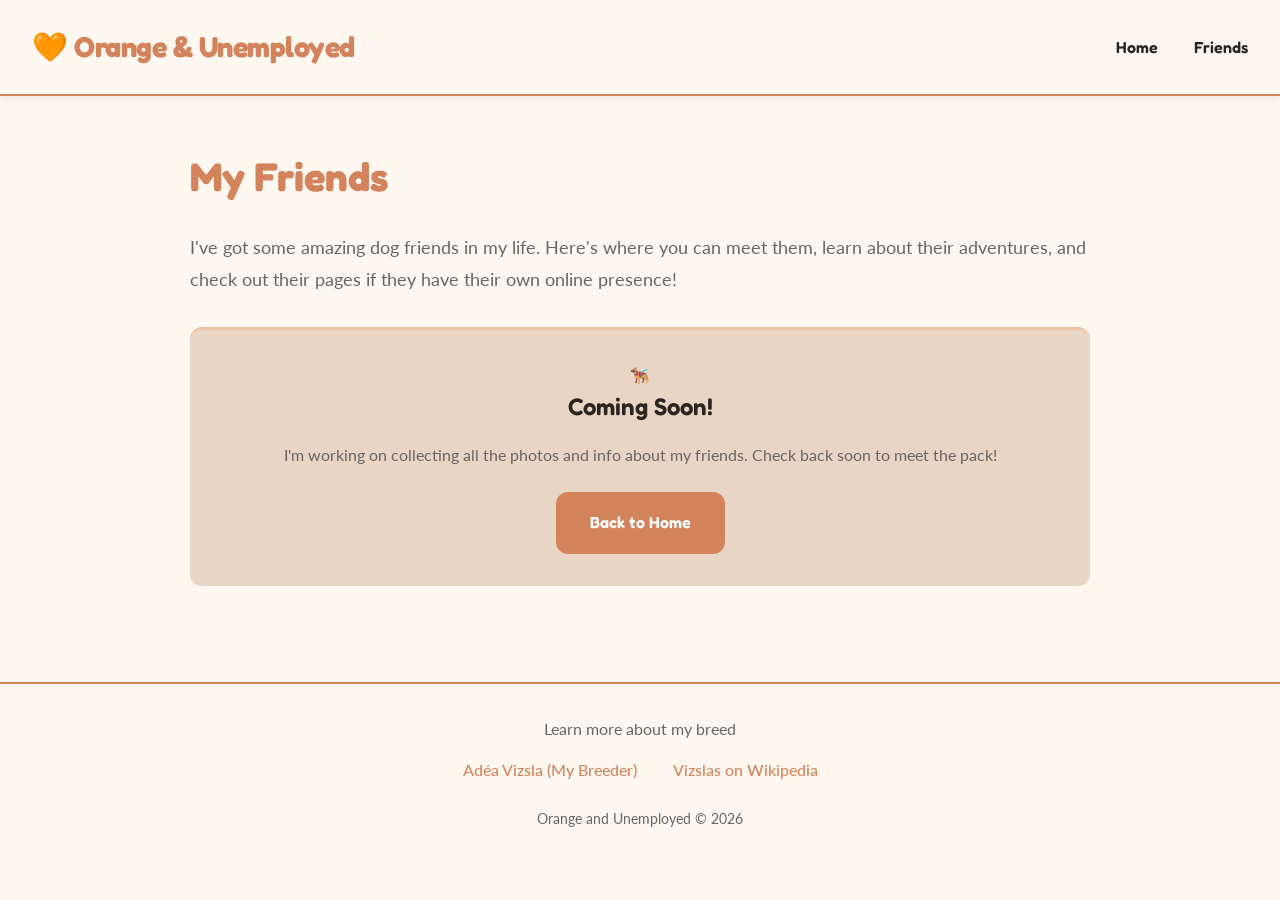
==== friends.html @ e8f90990 "Initial commit: Orange and Unemployed - Triss's homepage" ====
<!DOCTYPE html>
<html lang="en">
<head>
    <meta charset="UTF-8">
    <meta name="viewport" content="width=device-width, initial-scale=1.0">
    <title>Friends - Orange and Unemployed</title>
    <link rel="stylesheet" href="https://fonts.googleapis.com/css2?family=Fredoka:wght@400;600;700&family=Lato:wght@400;700&display=swap">
    <style>
        :root {
            --vizsla-rust: #D4845C;
            --cream: #FFF8F0;
            --chocolate: #2C2420;
            --peach: #F0C5A8;
            --slate: #6B6460;
            --cream-dark: #E8D5C4;
        }

        @media (prefers-color-scheme: dark) {
            :root:not([data-theme="light"]) {
                --vizsla-rust: #E8A876;
                --cream: #1A1815;
                --chocolate: #F5F0EB;
                --peach: #D4956F;
                --slate: #B8AFA5;
                --cream-dark: #2A241A;
            }
        }

        :root[data-theme="dark"] {
            --vizsla-rust: #E8A876;
            --cream: #1A1815;
            --chocolate: #F5F0EB;
            --peach: #D4956F;
            --slate: #B8AFA5;
            --cream-dark: #2A241A;
        }

        * {
            margin: 0;
            padding: 0;
            box-sizing: border-box;
        }

        body {
            font-family: 'Lato', -apple-system, BlinkMacSystemFont, 'Segoe UI', sans-serif;
            color: var(--chocolate);
            background: var(--cream);
            line-height: 1.6;
        }

        /* Navigation */
        nav {
            position: sticky;
            top: 0;
            background: var(--cream);
            border-bottom: 2px solid var(--vizsla-rust);
            padding: 1.5rem 2rem;
            display: flex;
            justify-content: space-between;
            align-items: center;
            z-index: 100;
            box-shadow: 0 2px 8px rgba(0, 0, 0, 0.08);
        }

        nav h1 {
            font-family: 'Fredoka', sans-serif;
            font-size: 1.8rem;
            font-weight: 700;
            color: var(--vizsla-rust);
            letter-spacing: -0.5px;
        }

        nav a {
            font-family: 'Fredoka', sans-serif;
            font-size: 1rem;
            font-weight: 600;
            color: var(--chocolate);
            text-decoration: none;
            margin-left: 2rem;
            transition: color 0.2s;
        }

        nav a:hover {
            color: var(--vizsla-rust);
        }

        /* Main Section */
        .section {
            padding: 3rem 2rem;
        }

        .section-content {
            max-width: 900px;
            margin: 0 auto;
        }

        .section h2 {
            font-family: 'Fredoka', sans-serif;
            font-size: 2.5rem;
            font-weight: 700;
            color: var(--vizsla-rust);
            margin-bottom: 1.5rem;
            text-wrap: balance;
        }

        .intro-text {
            font-size: 1.1rem;
            color: var(--slate);
            margin-bottom: 2rem;
            line-height: 1.8;
        }

        .placeholder-box {
            background: var(--cream-dark);
            border-left: 4px solid var(--vizsla-rust);
            padding: 2rem;
            border-radius: 8px;
            text-align: center;
            margin-bottom: 2rem;
        }

        .placeholder-box p {
            font-size: 1rem;
            color: var(--chocolate);
            margin-bottom: 1rem;
        }

        .placeholder-box .emoji {
            font-size: 3rem;
            margin-bottom: 1rem;
        }

        /* Coming Soon Card */
        .coming-soon-card {
            background: var(--cream-dark);
            border-radius: 12px;
            padding: 2rem;
            text-align: center;
            border-top: 3px solid var(--peach);
        }

        .coming-soon-card h3 {
            font-family: 'Fredoka', sans-serif;
            font-size: 1.5rem;
            font-weight: 600;
            color: var(--chocolate);
            margin-bottom: 1rem;
        }

        .coming-soon-card p {
            color: var(--slate);
            margin-bottom: 1.5rem;
        }

        .btn {
            font-family: 'Fredoka', sans-serif;
            font-size: 1rem;
            font-weight: 600;
            padding: 1rem 2rem;
            border-radius: 12px;
            text-decoration: none;
            transition: all 0.2s;
            border: 2px solid var(--vizsla-rust);
            cursor: pointer;
            display: inline-block;
        }

        .btn-primary {
            background: var(--vizsla-rust);
            color: white;
        }

        .btn-primary:hover {
            background: var(--chocolate);
            border-color: var(--chocolate);
            transform: translateY(-2px);
        }

        /* Footer */
        footer {
            padding: 2rem;
            text-align: center;
            border-top: 2px solid var(--vizsla-rust);
            margin-top: 3rem;
        }

        footer a {
            color: var(--vizsla-rust);
            text-decoration: none;
            margin: 0 1rem;
            font-weight: 500;
            transition: color 0.2s;
        }

        footer a:hover {
            color: var(--chocolate);
        }

        @media (max-width: 768px) {
            nav {
                flex-direction: column;
                gap: 1rem;
            }

            nav a {
                margin-left: 0;
            }

            .section h2 {
                font-size: 1.8rem;
            }
        }
    </style>
</head>
<body>
    <nav>
        <h1>🧡 Orange & Unemployed</h1>
        <div>
            <a href="index.html">Home</a>
            <a href="friends.html">Friends</a>
        </div>
    </nav>

    <section class="section">
        <div class="section-content">
            <h2>My Friends</h2>
            <p class="intro-text">I've got some amazing dog friends in my life. Here's where you can meet them, learn about their adventures, and check out their pages if they have their own online presence!</p>

            <div class="coming-soon-card">
                <div class="emoji">🐕‍🦺</div>
                <h3>Coming Soon!</h3>
                <p>I'm working on collecting all the photos and info about my friends. Check back soon to meet the pack!</p>
                <a href="index.html" class="btn btn-primary">Back to Home</a>
            </div>
        </div>
    </section>

    <footer>
        <p style="margin-bottom: 1rem; color: var(--slate);">Learn more about my breed</p>
        <div>
            <a href="https://www.facebook.com/adeavizsla" target="_blank">Adéa Vizsla (My Breeder)</a>
            <a href="https://en.wikipedia.org/wiki/Vizsla" target="_blank">Vizslas on Wikipedia</a>
        </div>
        <p style="margin-top: 1.5rem; font-size: 0.9rem; color: var(--slate);">Orange and Unemployed © 2026</p>
    </footer>
</body>
</html>
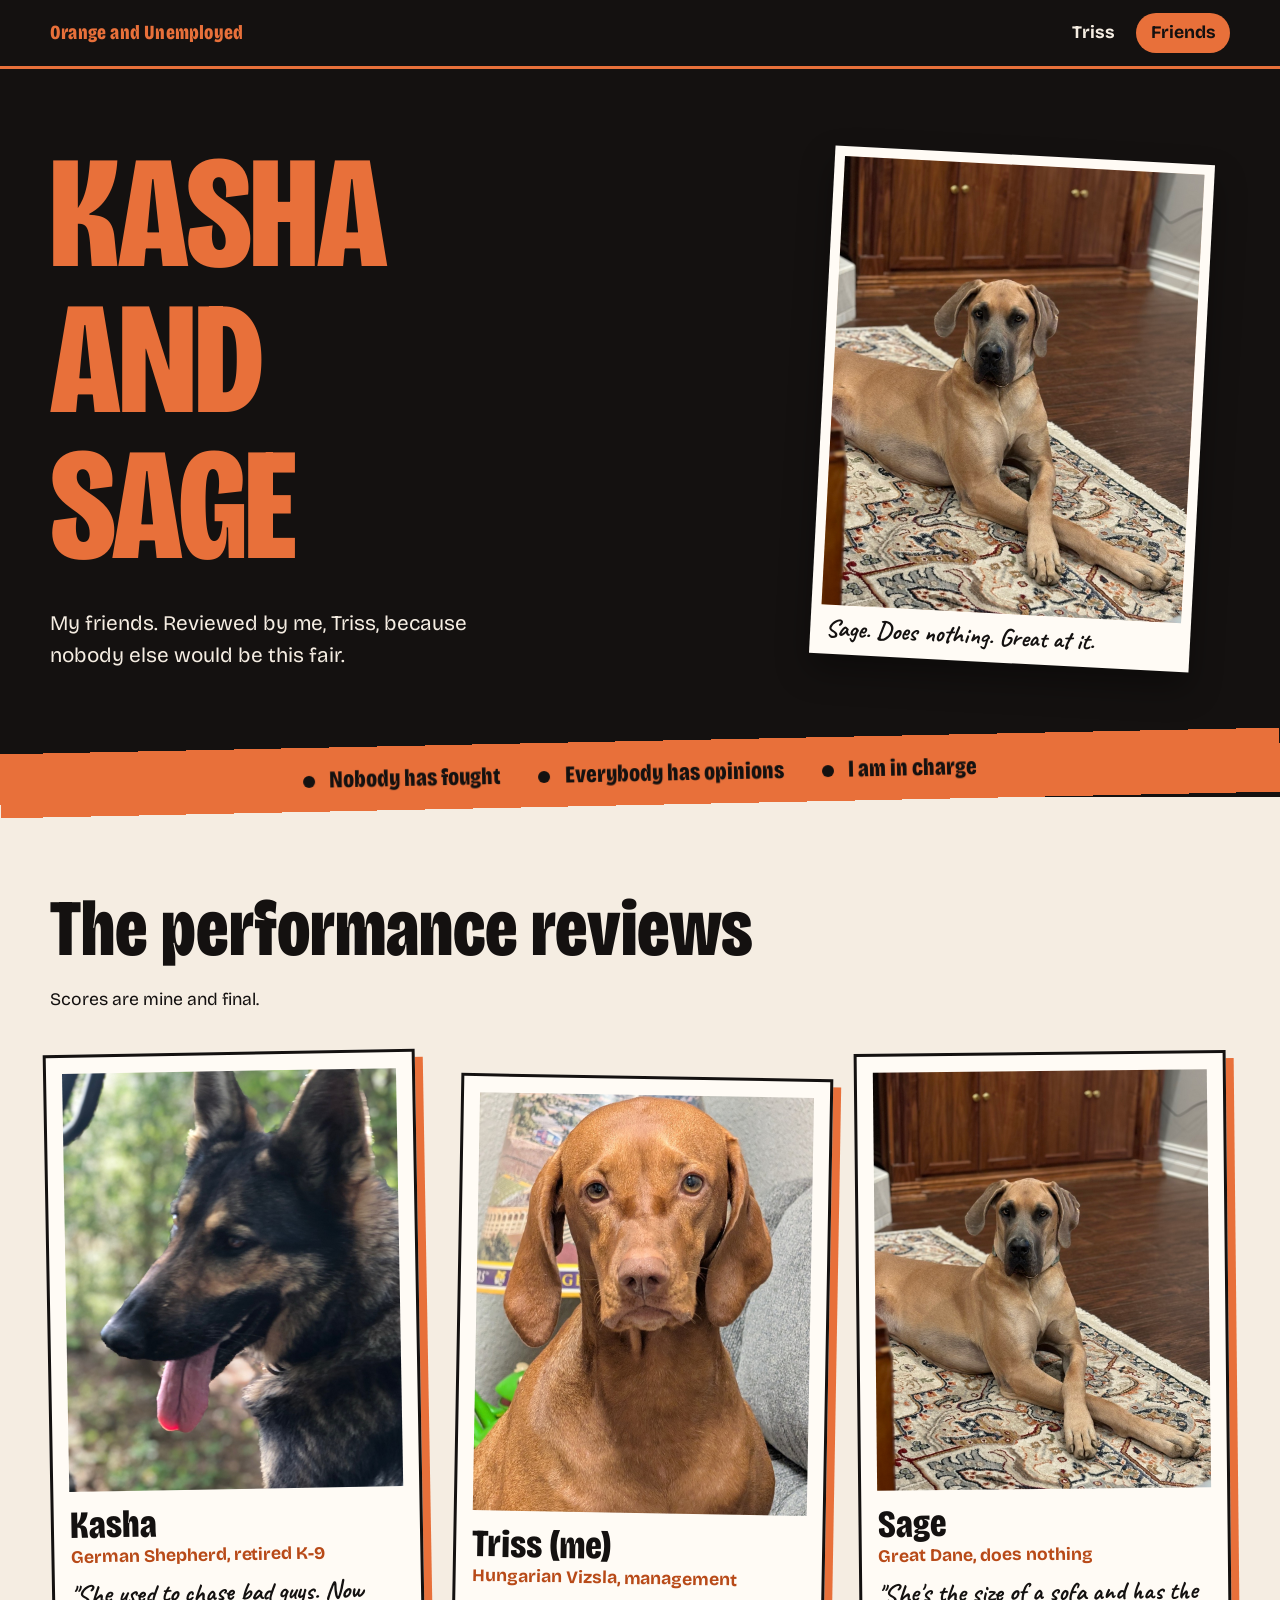
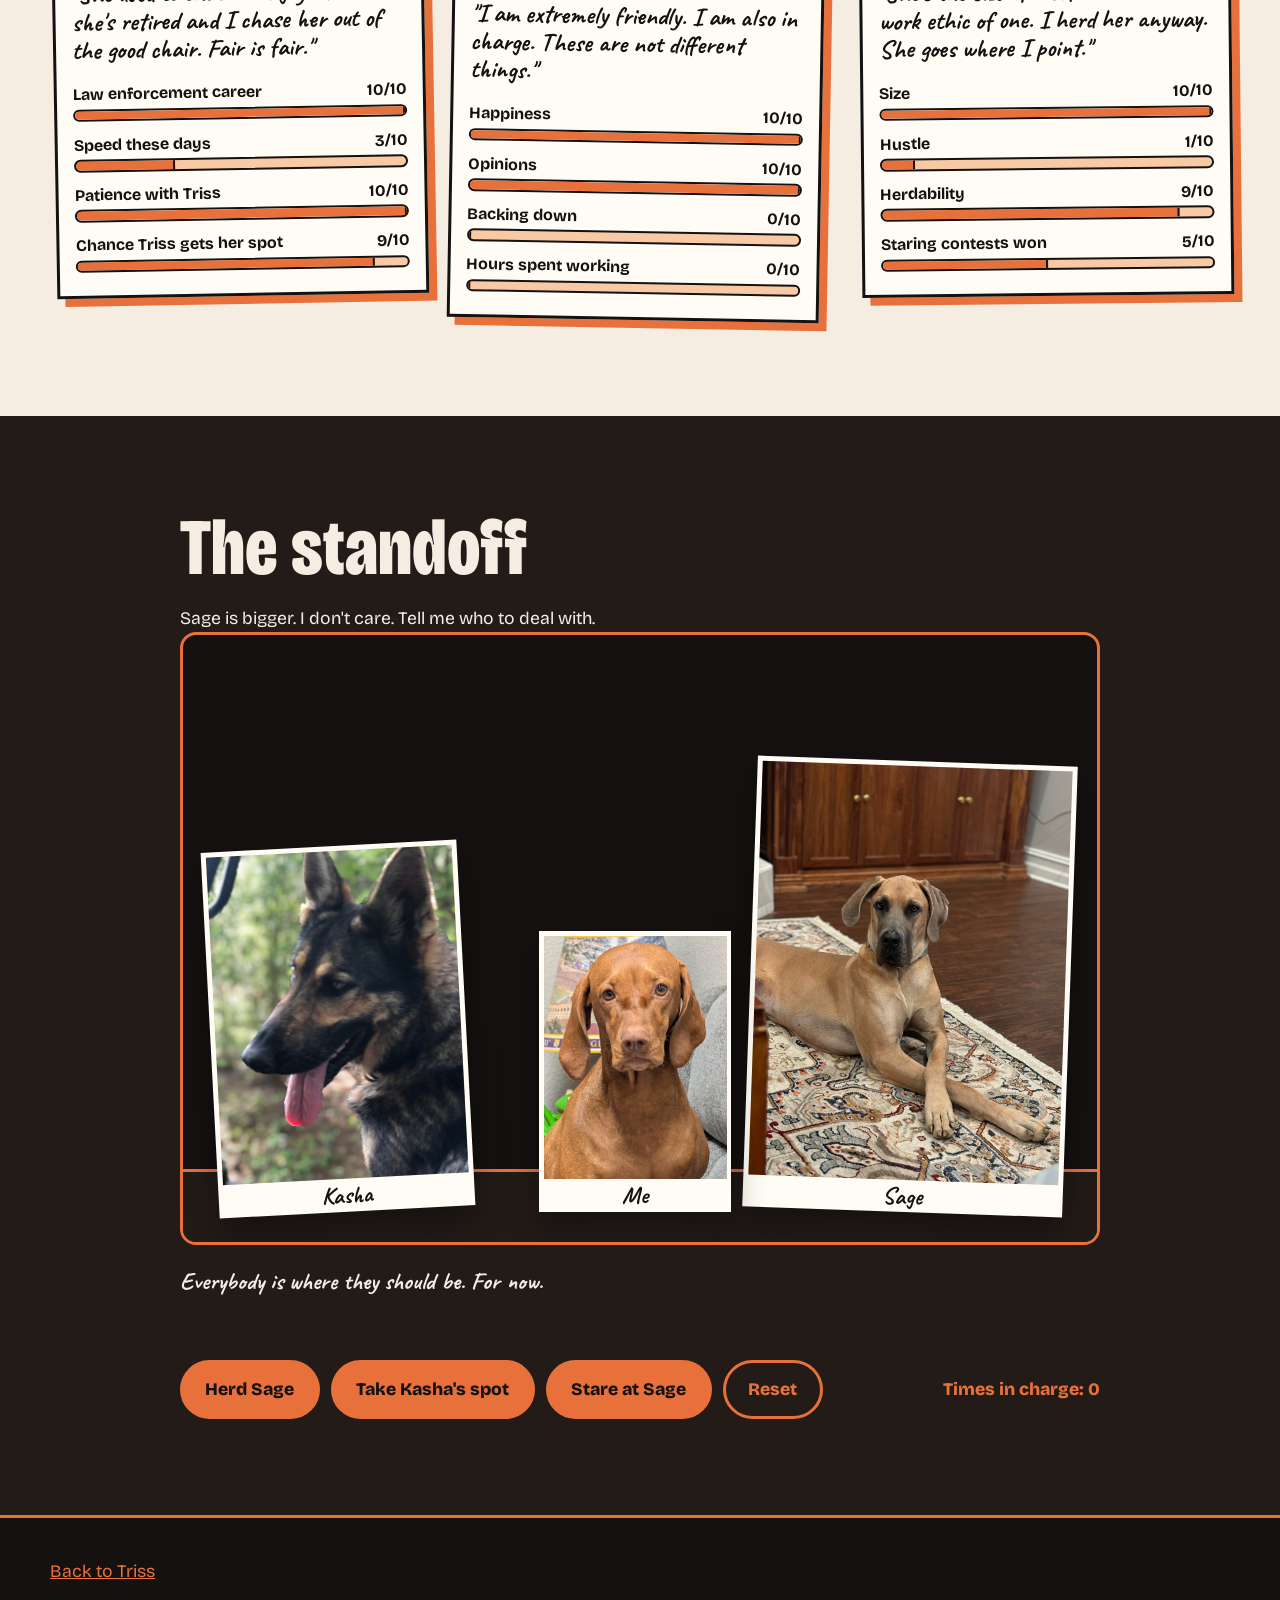
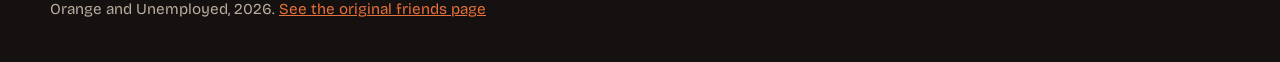
==== commit 7ffee727: "Make redesigned site the main page; keep original in old-site/ Co-Authored-By: Claude Sonnet 5.5 <no" ====
--- a/friends.html
+++ b/friends.html
@@ -1,247 +1,146 @@
 <!DOCTYPE html>
 <html lang="en">
 <head>
-    <meta charset="UTF-8">
-    <meta name="viewport" content="width=device-width, initial-scale=1.0">
-    <title>Friends - Orange and Unemployed</title>
-    <link rel="stylesheet" href="https://fonts.googleapis.com/css2?family=Fredoka:wght@400;600;700&family=Lato:wght@400;700&display=swap">
-    <style>
-        :root {
-            --vizsla-rust: #D4845C;
-            --cream: #FFF8F0;
-            --chocolate: #2C2420;
-            --peach: #F0C5A8;
-            --slate: #6B6460;
-            --cream-dark: #E8D5C4;
-        }
-
-        @media (prefers-color-scheme: dark) {
-            :root:not([data-theme="light"]) {
-                --vizsla-rust: #E8A876;
-                --cream: #1A1815;
-                --chocolate: #F5F0EB;
-                --peach: #D4956F;
-                --slate: #B8AFA5;
-                --cream-dark: #2A241A;
-            }
-        }
-
-        :root[data-theme="dark"] {
-            --vizsla-rust: #E8A876;
-            --cream: #1A1815;
-            --chocolate: #F5F0EB;
-            --peach: #D4956F;
-            --slate: #B8AFA5;
-            --cream-dark: #2A241A;
-        }
-
-        * {
-            margin: 0;
-            padding: 0;
-            box-sizing: border-box;
-        }
-
-        body {
-            font-family: 'Lato', -apple-system, BlinkMacSystemFont, 'Segoe UI', sans-serif;
-            color: var(--chocolate);
-            background: var(--cream);
-            line-height: 1.6;
-        }
-
-        /* Navigation */
-        nav {
-            position: sticky;
-            top: 0;
-            background: var(--cream);
-            border-bottom: 2px solid var(--vizsla-rust);
-            padding: 1.5rem 2rem;
-            display: flex;
-            justify-content: space-between;
-            align-items: center;
-            z-index: 100;
-            box-shadow: 0 2px 8px rgba(0, 0, 0, 0.08);
-        }
-
-        nav h1 {
-            font-family: 'Fredoka', sans-serif;
-            font-size: 1.8rem;
-            font-weight: 700;
-            color: var(--vizsla-rust);
-            letter-spacing: -0.5px;
-        }
-
-        nav a {
-            font-family: 'Fredoka', sans-serif;
-            font-size: 1rem;
-            font-weight: 600;
-            color: var(--chocolate);
-            text-decoration: none;
-            margin-left: 2rem;
-            transition: color 0.2s;
-        }
-
-        nav a:hover {
-            color: var(--vizsla-rust);
-        }
-
-        /* Main Section */
-        .section {
-            padding: 3rem 2rem;
-        }
-
-        .section-content {
-            max-width: 900px;
-            margin: 0 auto;
-        }
-
-        .section h2 {
-            font-family: 'Fredoka', sans-serif;
-            font-size: 2.5rem;
-            font-weight: 700;
-            color: var(--vizsla-rust);
-            margin-bottom: 1.5rem;
-            text-wrap: balance;
-        }
-
-        .intro-text {
-            font-size: 1.1rem;
-            color: var(--slate);
-            margin-bottom: 2rem;
-            line-height: 1.8;
-        }
-
-        .placeholder-box {
-            background: var(--cream-dark);
-            border-left: 4px solid var(--vizsla-rust);
-            padding: 2rem;
-            border-radius: 8px;
-            text-align: center;
-            margin-bottom: 2rem;
-        }
-
-        .placeholder-box p {
-            font-size: 1rem;
-            color: var(--chocolate);
-            margin-bottom: 1rem;
-        }
-
-        .placeholder-box .emoji {
-            font-size: 3rem;
-            margin-bottom: 1rem;
-        }
-
-        /* Coming Soon Card */
-        .coming-soon-card {
-            background: var(--cream-dark);
-            border-radius: 12px;
-            padding: 2rem;
-            text-align: center;
-            border-top: 3px solid var(--peach);
-        }
-
-        .coming-soon-card h3 {
-            font-family: 'Fredoka', sans-serif;
-            font-size: 1.5rem;
-            font-weight: 600;
-            color: var(--chocolate);
-            margin-bottom: 1rem;
-        }
-
-        .coming-soon-card p {
-            color: var(--slate);
-            margin-bottom: 1.5rem;
-        }
-
-        .btn {
-            font-family: 'Fredoka', sans-serif;
-            font-size: 1rem;
-            font-weight: 600;
-            padding: 1rem 2rem;
-            border-radius: 12px;
-            text-decoration: none;
-            transition: all 0.2s;
-            border: 2px solid var(--vizsla-rust);
-            cursor: pointer;
-            display: inline-block;
-        }
-
-        .btn-primary {
-            background: var(--vizsla-rust);
-            color: white;
-        }
-
-        .btn-primary:hover {
-            background: var(--chocolate);
-            border-color: var(--chocolate);
-            transform: translateY(-2px);
-        }
-
-        /* Footer */
-        footer {
-            padding: 2rem;
-            text-align: center;
-            border-top: 2px solid var(--vizsla-rust);
-            margin-top: 3rem;
-        }
-
-        footer a {
-            color: var(--vizsla-rust);
-            text-decoration: none;
-            margin: 0 1rem;
-            font-weight: 500;
-            transition: color 0.2s;
-        }
-
-        footer a:hover {
-            color: var(--chocolate);
-        }
-
-        @media (max-width: 768px) {
-            nav {
-                flex-direction: column;
-                gap: 1rem;
-            }
-
-            nav a {
-                margin-left: 0;
-            }
-
-            .section h2 {
-                font-size: 1.8rem;
-            }
-        }
-    </style>
+  <meta charset="UTF-8">
+  <meta name="viewport" content="width=device-width, initial-scale=1.0">
+  <title>Triss's Friends | Orange and Unemployed</title>
+  <meta name="description" content="Kasha the retired K-9 and Sage the Great Dane, as reviewed by Triss.">
+  <link rel="icon" href="data:image/svg+xml,%3Csvg xmlns='http://www.w3.org/2000/svg' viewBox='0 0 32 32'%3E%3Ccircle cx='16' cy='16' r='16' fill='%23e8703a'/%3E%3Ccircle cx='16' cy='20' r='6' fill='%23141110'/%3E%3Ccircle cx='8' cy='12' r='3' fill='%23141110'/%3E%3Ccircle cx='24' cy='12' r='3' fill='%23141110'/%3E%3Ccircle cx='13' cy='7' r='3' fill='%23141110'/%3E%3Ccircle cx='19' cy='7' r='3' fill='%23141110'/%3E%3C/svg%3E">
+  <link rel="preconnect" href="https://fonts.googleapis.com">
+  <link rel="preconnect" href="https://fonts.gstatic.com" crossorigin>
+  <link rel="stylesheet" href="https://fonts.googleapis.com/css2?family=Bricolage+Grotesque:opsz,wdth,wght@12..96,75..100,400..800&family=Caveat:wght@700&display=swap">
+  <link rel="stylesheet" href="styles.css">
 </head>
 <body>
-    <nav>
-        <h1>🧡 Orange & Unemployed</h1>
+  <header class="nav">
+    <div class="wrap nav__in">
+      <a class="nav__logo" href="index.html">Orange and Unemployed</a>
+      <nav class="nav__links" aria-label="Main">
+        <a href="index.html">Triss</a>
+        <a href="friends.html" aria-current="page">Friends</a>
+      </nav>
+    </div>
+  </header>
+
+  <main>
+    <section class="hero">
+      <div class="wrap hero__grid">
         <div>
-            <a href="index.html">Home</a>
-            <a href="friends.html">Friends</a>
+          <h1 class="h1" aria-label="Kasha and Sage">
+            <span class="h1__line"><span>Kasha</span></span>
+            <span class="h1__line"><span>and</span></span>
+            <span class="h1__line"><span>Sage</span></span>
+          </h1>
+          <p class="hero__lede">My friends. Reviewed by me, Triss, because nobody else would be this fair.</p>
         </div>
-    </nav>
-
-    <section class="section">
-        <div class="section-content">
-            <h2>My Friends</h2>
-            <p class="intro-text">I've got some amazing dog friends in my life. Here's where you can meet them, learn about their adventures, and check out their pages if they have their own online presence!</p>
-
-            <div class="coming-soon-card">
-                <div class="emoji">🐕‍🦺</div>
-                <h3>Coming Soon!</h3>
-                <p>I'm working on collecting all the photos and info about my friends. Check back soon to meet the pack!</p>
-                <a href="index.html" class="btn btn-primary">Back to Home</a>
-            </div>
-        </div>
+        <figure class="hero__photo">
+          <div class="polaroid">
+            <img src="img/sage.jpg" alt="Sage the Great Dane lying on a rug" style="object-position: 30% 40%">
+            <figcaption class="hand">Sage. Does nothing. Great at it.</figcaption>
+          </div>
+        </figure>
+      </div>
     </section>
 
-    <footer>
-        <p style="margin-bottom: 1rem; color: var(--slate);">Learn more about my breed</p>
-        <div>
-            <a href="https://www.facebook.com/adeavizsla" target="_blank">Adéa Vizsla (My Breeder)</a>
-            <a href="https://en.wikipedia.org/wiki/Vizsla" target="_blank">Vizslas on Wikipedia</a>
+    <div class="tape">
+      <div class="wrap tape__in">
+        <span>Nobody has fought</span>
+        <span>Everybody has opinions</span>
+        <span>I am in charge</span>
+      </div>
+    </div>
+
+    <section class="band band--paper">
+      <div class="wrap">
+        <h2 class="h2">The performance reviews</h2>
+        <p>Scores are mine and final.</p>
+        <div class="pals">
+          <article class="pal">
+            <img src="img/kasha.jpg" alt="Kasha, a German Shepherd, with her tongue out" style="object-position: 40% 40%">
+            <h3>Kasha</h3>
+            <div class="pal__job">German Shepherd, retired K-9</div>
+            <p class="pal__says hand">"She used to chase bad guys. Now she's retired and I chase her out of the good chair. Fair is fair."</p>
+            <div class="stats">
+              <div class="stat"><span>Law enforcement career</span><span>10/10</span><div class="stat__bar"><i style="--v:10"></i></div></div>
+              <div class="stat"><span>Speed these days</span><span>3/10</span><div class="stat__bar"><i style="--v:3"></i></div></div>
+              <div class="stat"><span>Patience with Triss</span><span>10/10</span><div class="stat__bar"><i style="--v:10"></i></div></div>
+              <div class="stat"><span>Chance Triss gets her spot</span><span>9/10</span><div class="stat__bar"><i style="--v:9"></i></div></div>
+            </div>
+          </article>
+
+          <article class="pal">
+            <img src="img/triss-headshot.jpg" alt="Triss staring at the camera" style="object-position: 50% 40%">
+            <h3>Triss (me)</h3>
+            <div class="pal__job">Hungarian Vizsla, management</div>
+            <p class="pal__says hand">"I am extremely friendly. I am also in charge. These are not different things."</p>
+            <div class="stats">
+              <div class="stat"><span>Happiness</span><span>10/10</span><div class="stat__bar"><i style="--v:10"></i></div></div>
+              <div class="stat"><span>Opinions</span><span>10/10</span><div class="stat__bar"><i style="--v:10"></i></div></div>
+              <div class="stat"><span>Backing down</span><span>0/10</span><div class="stat__bar"><i style="--v:0"></i></div></div>
+              <div class="stat"><span>Hours spent working</span><span>0/10</span><div class="stat__bar"><i style="--v:0"></i></div></div>
+            </div>
+          </article>
+
+          <article class="pal">
+            <img src="img/sage.jpg" alt="Sage the Great Dane lying on a rug" style="object-position: 30% 40%">
+            <h3>Sage</h3>
+            <div class="pal__job">Great Dane, does nothing</div>
+            <p class="pal__says hand">"She's the size of a sofa and has the work ethic of one. I herd her anyway. She goes where I point."</p>
+            <div class="stats">
+              <div class="stat"><span>Size</span><span>10/10</span><div class="stat__bar"><i style="--v:10"></i></div></div>
+              <div class="stat"><span>Hustle</span><span>1/10</span><div class="stat__bar"><i style="--v:1"></i></div></div>
+              <div class="stat"><span>Herdability</span><span>9/10</span><div class="stat__bar"><i style="--v:9"></i></div></div>
+              <div class="stat"><span>Staring contests won</span><span>5/10</span><div class="stat__bar"><i style="--v:5"></i></div></div>
+            </div>
+          </article>
         </div>
-        <p style="margin-top: 1.5rem; font-size: 0.9rem; color: var(--slate);">Orange and Unemployed © 2026</p>
-    </footer>
+      </div>
+    </section>
+
+    <section class="band band--ink2" id="standoff">
+      <div class="wrap stage-wrap">
+        <h2 class="h2">The standoff</h2>
+        <p>Sage is bigger. I don't care. Tell me who to deal with.</p>
+        <div class="stage" id="stage" data-s="start" role="img" aria-label="Kasha on the left, Sage on the right, and Triss in the middle">
+          <figure class="fig fig--kasha"><div class="polaroid"><img src="img/kasha.jpg" alt="" style="object-position: 40% 40%"><figcaption class="hand">Kasha</figcaption></div></figure>
+          <figure class="fig fig--triss"><div class="polaroid"><img src="img/triss-headshot.jpg" alt="" style="object-position: 50% 40%"><figcaption class="hand">Me</figcaption></div></figure>
+          <figure class="fig fig--sage"><div class="polaroid"><img src="img/sage.jpg" alt="" style="object-position: 30% 40%"><figcaption class="hand">Sage</figcaption></div></figure>
+        </div>
+        <p class="stage__line hand" id="line" aria-live="polite">Everybody is where they should be. For now.</p>
+        <div class="stage__btns">
+          <button class="btn" type="button" data-act="herd">Herd Sage</button>
+          <button class="btn" type="button" data-act="bully">Take Kasha's spot</button>
+          <button class="btn" type="button" data-act="stare">Stare at Sage</button>
+          <button class="btn btn--ghost" type="button" data-act="start">Reset</button>
+          <span class="tally" id="tally">Times in charge: 0</span>
+        </div>
+      </div>
+    </section>
+  </main>
+
+  <footer class="foot">
+    <div class="wrap foot__in">
+      <p><a href="index.html">Back to Triss</a></p>
+      <small>Orange and Unemployed, 2026. <a href="old-site/friends.html">See the original friends page</a></small>
+    </div>
+  </footer>
+
+  <script>
+    const lines = {
+      start: ["Everybody is where they should be. For now."],
+      herd: ["Sage moved six feet. She is thinking about it.", "Sage relocated. She did not argue. She rarely does.", "Herded. Sage has accepted her new position."],
+      bully: ["Kasha gave up the good spot. She's retired. She has earned a break.", "Spot acquired. Kasha sighed. It's a good sigh.", "Kasha let it go. She's seen worse than me."],
+      stare: ["Nobody blinked. Nobody bit. Tied again.", "Sage looked at me. I looked at Sage. Great Danes are very patient.", "Standoff. Zero fights. Maximum tension."]
+    };
+    const stage = document.getElementById("stage"), line = document.getElementById("line"), tally = document.getElementById("tally");
+    let n = 0;
+    document.querySelectorAll("[data-act]").forEach(b => b.addEventListener("click", () => {
+      const a = b.dataset.act;
+      stage.dataset.s = a;
+      const pool = lines[a];
+      line.textContent = pool[Math.floor(Math.random() * pool.length)];
+      if (a !== "start") tally.textContent = "Times in charge: " + (++n);
+    }));
+  </script>
 </body>
-</html>+</html>
--- a/styles.css
+++ b/styles.css
@@ -0,0 +1,244 @@
+:root {
+  --ink: #141110;
+  --ink-2: #221b18;
+  --orange: #e8703a;
+  --orange-deep: #b84a18;
+  --paper: #f5ede2;
+  --paper-2: #fffbf5;
+  --peach: #f7c9a5;
+  --muted: #b9ab9d;
+}
+
+*, *::before, *::after { box-sizing: border-box; margin: 0; padding: 0; }
+
+html { scroll-behavior: smooth; scroll-padding-top: 4.5rem; }
+
+body {
+  font-family: "Bricolage Grotesque", system-ui, sans-serif;
+  font-variation-settings: "wdth" 100;
+  background: var(--ink);
+  color: var(--paper);
+  line-height: 1.55;
+  font-size: 1.1rem;
+  -webkit-font-smoothing: antialiased;
+  overflow-x: clip;
+}
+
+img { display: block; max-width: 100%; }
+a { color: inherit; }
+
+:focus-visible { outline: 3px solid var(--peach); outline-offset: 3px; }
+
+.wrap {
+  width: min(1180px, 100% - 2rem);
+  margin-inline: auto;
+}
+
+.hand { font-family: "Caveat", cursive; font-weight: 700; }
+
+/* nav */
+.nav {
+  position: sticky; top: 0; z-index: 50;
+  background: var(--ink);
+  border-bottom: 3px solid var(--orange);
+}
+.nav__in {
+  display: flex; justify-content: space-between; align-items: center;
+  gap: 1rem; padding-block: .8rem;
+}
+.nav__logo {
+  font-weight: 800; font-size: 1.25rem; color: var(--orange);
+  text-decoration: none; font-variation-settings: "wdth" 75; letter-spacing: .01em;
+}
+.nav__links { display: flex; gap: .4rem; }
+.nav__links a {
+  text-decoration: none; font-weight: 700; padding: .4rem .9rem; border-radius: 999px;
+}
+.nav__links a:hover { background: var(--ink-2); }
+.nav__links a[aria-current="page"] { background: var(--orange); color: var(--ink); }
+
+/* bands */
+.band { padding-block: clamp(3rem, 8vw, 6rem); }
+.band--paper { background: var(--paper); color: var(--ink); }
+.band--orange { background: var(--orange); color: var(--ink); }
+.band--ink2 { background: var(--ink-2); }
+
+.h2 {
+  font-size: clamp(2.4rem, 7vw, 5rem);
+  font-weight: 800; line-height: .92;
+  font-variation-settings: "wdth" 75;
+  margin-bottom: 1.2rem;
+}
+
+/* hero */
+.hero { padding-block: clamp(2.5rem, 6vw, 5rem) clamp(3rem, 6vw, 5rem); overflow: hidden; }
+.hero__grid {
+  display: grid; grid-template-columns: 1.6fr 1fr;
+  gap: clamp(1.5rem, 4vw, 3rem); align-items: center;
+}
+.h1 {
+  font-weight: 800; color: var(--orange);
+  font-variation-settings: "wdth" 75;
+  font-size: clamp(3.6rem, 14vw, 10rem);
+  line-height: .86; letter-spacing: -.01em;
+  text-transform: uppercase;
+}
+.h1__line { display: block; overflow: hidden; padding-bottom: .05em; }
+.h1__line > span { display: block; animation: rise .8s cubic-bezier(.2,.9,.3,1) both; }
+.h1__line:nth-child(2) > span { animation-delay: .12s; }
+.h1__line:nth-child(3) > span { animation-delay: .24s; }
+@keyframes rise { from { transform: translateY(105%); } to { transform: none; } }
+
+.hero__lede { max-width: 34ch; margin-top: 1.6rem; font-size: 1.3rem; color: var(--paper); }
+.hero__cta { display: flex; flex-wrap: wrap; gap: .8rem; margin-top: 1.6rem; }
+
+.btn {
+  display: inline-block; font: inherit; font-weight: 800; cursor: pointer;
+  padding: .8rem 1.4rem; border-radius: 999px; text-decoration: none;
+  border: 3px solid var(--orange); background: var(--orange); color: var(--ink);
+}
+.btn:hover { background: var(--peach); border-color: var(--peach); }
+.btn--ghost { background: transparent; color: var(--orange); }
+.btn--ghost:hover { background: var(--orange); color: var(--ink); border-color: var(--orange); }
+
+.hero__photo { position: relative; justify-self: center; width: min(100%, 380px); animation: drop .9s .3s cubic-bezier(.3,1.4,.5,1) both; }
+@keyframes drop { from { transform: translateY(-40px) rotate(-8deg); opacity: 0; } to { opacity: 1; } }
+
+.polaroid {
+  background: var(--paper-2); padding: .65rem .65rem .4rem; color: var(--ink);
+  box-shadow: 0 16px 32px rgba(0,0,0,.35);
+  transform: rotate(var(--r, 0deg));
+}
+.polaroid img { width: 100%; aspect-ratio: 4 / 5; object-fit: cover; background: var(--peach); }
+.polaroid figcaption { font-size: 1.55rem; line-height: 1.1; padding: .55rem .3rem .4rem; }
+.hero__photo .polaroid { --r: 3deg; }
+
+.badge {
+  position: absolute; right: -1rem; bottom: 3.4rem; z-index: 2;
+  width: 7.6rem; aspect-ratio: 1; border-radius: 50%;
+  background: var(--orange); color: var(--ink);
+  display: grid; place-items: center; text-align: center;
+  font-size: 1.5rem; line-height: .95; padding: 1rem;
+  transform: rotate(-12deg); border: 3px solid var(--ink);
+}
+
+/* tape band */
+.tape {
+  background: var(--orange); color: var(--ink);
+  transform: rotate(-1.2deg); margin-block: -.5rem; position: relative; z-index: 3;
+  padding-block: .85rem; font-weight: 800; font-variation-settings: "wdth" 75; font-size: 1.5rem;
+}
+.tape__in { display: flex; flex-wrap: wrap; justify-content: center; gap: .4rem 2.4rem; }
+.tape__in span::before { content: ""; display: inline-block; width: .5em; height: .5em; border-radius: 50%; background: var(--ink); margin-right: .6em; }
+
+/* resume */
+.resume { display: grid; grid-template-columns: 1.3fr 1fr; gap: clamp(2rem, 5vw, 4rem); align-items: start; }
+.form {
+  background: var(--paper-2); border: 3px solid var(--ink); padding: clamp(1.2rem, 3vw, 2rem);
+  transform: rotate(-.6deg); box-shadow: 8px 8px 0 var(--orange);
+}
+.form dl { display: grid; grid-template-columns: 7.5rem 1fr; }
+.form dt, .form dd { padding-block: .8rem; border-top: 2px solid var(--ink); }
+.form dt { font-weight: 800; color: var(--orange-deep); }
+.form dl > :nth-child(-n+2) { border-top: 0; }
+.resume__pics { display: grid; gap: 1.6rem; justify-items: center; }
+.resume__pics .polaroid { width: min(100%, 300px); }
+.resume__pics .polaroid:nth-child(1) { --r: 3deg; }
+.resume__pics .polaroid:nth-child(2) { --r: -3deg; margin-top: -.5rem; }
+
+/* day toy */
+.day { display: grid; grid-template-columns: 1fr 1fr; gap: clamp(1.5rem, 5vw, 4rem); align-items: center; }
+.day__time { font-size: clamp(4.5rem, 15vw, 10rem); font-weight: 800; line-height: .85; font-variation-settings: "wdth" 75; }
+.day__title { font-size: clamp(1.8rem, 4vw, 2.8rem); font-weight: 800; line-height: 1; margin-top: .8rem; font-variation-settings: "wdth" 85; }
+.day__text { font-size: 1.5rem; max-width: 26ch; margin-top: .4rem; min-height: 3.2em; }
+.day__ctl { margin-top: 1.4rem; }
+.day__ctl label { display: block; font-weight: 800; margin-bottom: .4rem; }
+input[type="range"] { width: 100%; accent-color: var(--ink); height: 2.2rem; cursor: pointer; }
+.day__stops { display: flex; justify-content: space-between; gap: .3rem; margin-top: .3rem; }
+.day__stops button {
+  font: inherit; font-weight: 700; font-size: .95rem; background: transparent; color: var(--ink);
+  border: 2px solid transparent; border-radius: 999px; padding: .2rem .55rem; cursor: pointer;
+}
+.day__stops button:hover { border-color: var(--ink); }
+.day__stops button[aria-pressed="true"] { background: var(--ink); color: var(--orange); }
+.day__photo { justify-self: center; width: min(100%, 360px); }
+.day__photo .polaroid { --r: 2.5deg; transition: transform .35s; }
+.day__photo img { transition: opacity .25s; }
+.day__photo.is-swap img { opacity: 0; }
+
+/* growing up roll */
+.roll { display: grid; grid-template-columns: repeat(4, 1fr); gap: 2.6rem 1.4rem; margin-top: 2.4rem; }
+.roll .polaroid img { aspect-ratio: 1; }
+.roll > :nth-child(4n+2) { margin-top: 1.6rem; }
+.roll > :nth-child(4n+4) { margin-top: 1.6rem; }
+
+/* references */
+.refs { display: grid; grid-template-columns: 1fr 1fr; gap: clamp(2rem, 5vw, 4rem); margin-top: 2.4rem; }
+.ref__pics { display: grid; grid-template-columns: 1fr 1fr; gap: 1rem; }
+.ref__pics .polaroid:nth-child(1) { --r: -2.5deg; }
+.ref__pics .polaroid:nth-child(2) { --r: 2.5deg; margin-top: 1.4rem; }
+.ref__who { font-size: 2rem; font-weight: 800; margin-top: 1.6rem; font-variation-settings: "wdth" 80; color: var(--orange); }
+.ref__says { max-width: 34ch; }
+
+/* footer */
+.foot { background: var(--ink); border-top: 3px solid var(--orange); padding-block: 2.5rem; }
+.foot__in { display: grid; gap: .8rem; }
+.foot a { color: var(--orange); }
+.foot small { color: var(--muted); font-size: .95rem; }
+
+/* friends page */
+.pals { display: grid; grid-template-columns: repeat(3, 1fr); gap: 2rem; margin-top: 2.4rem; align-items: start; }
+.pal { background: var(--paper-2); color: var(--ink); border: 3px solid var(--ink); box-shadow: 8px 8px 0 var(--orange); padding: 1rem 1rem 1.4rem; }
+.pal:nth-child(1) { transform: rotate(-1deg); }
+.pal:nth-child(2) { transform: rotate(1deg); margin-top: 1.5rem; }
+.pal:nth-child(3) { transform: rotate(-.6deg); }
+.pal img { width: 100%; aspect-ratio: 4 / 5; object-fit: cover; }
+.pal h3 { font-size: 2.4rem; font-weight: 800; line-height: 1; margin-top: .9rem; font-variation-settings: "wdth" 75; }
+.pal__job { font-weight: 700; color: var(--orange-deep); margin-bottom: .6rem; }
+.pal__says { font-size: 1.6rem; line-height: 1.1; margin-bottom: 1.1rem; }
+.stats { display: grid; gap: .7rem; }
+.stat { display: grid; grid-template-columns: 1fr auto; gap: .1rem .6rem; font-size: 1rem; font-weight: 700; }
+.stat__bar { grid-column: 1 / -1; height: .8rem; background: var(--peach); border: 2px solid var(--ink); border-radius: 999px; overflow: hidden; }
+.stat__bar i { display: block; height: 100%; background: var(--orange); width: calc(var(--v) * 10%); border-right: 2px solid var(--ink); }
+
+.stage-wrap { max-width: 920px; margin-inline: auto; }
+.stage {
+  position: relative; width: 100%; aspect-ratio: 3 / 2;
+  background: var(--ink); border: 3px solid var(--orange); border-radius: 1rem; overflow: hidden;
+}
+.stage::after { content: ""; position: absolute; left: 0; right: 0; bottom: 0; height: 12%; background: var(--ink-2); border-top: 3px solid var(--orange); }
+.fig { position: absolute; bottom: 5%; z-index: 1; transition: left .7s cubic-bezier(.3,1.3,.5,1), right .7s cubic-bezier(.3,1.3,.5,1), transform .7s cubic-bezier(.3,1.3,.5,1); }
+.fig .polaroid { padding: .3rem .3rem .1rem; }
+.fig .polaroid img { aspect-ratio: 3 / 4; }
+.fig figcaption { font-size: clamp(1rem, 3vw, 1.5rem); padding: .2rem .2rem .1rem; text-align: center; }
+.fig--kasha { left: 3%; width: 28%; --r: -3deg; }
+.fig--sage { left: 62%; width: 35%; --r: 2deg; }
+.fig--triss { left: 39%; width: 21%; --r: 0deg; z-index: 2; }
+.stage[data-s="herd"] .fig--triss { left: 52%; --r: 6deg; }
+.stage[data-s="herd"] .fig--sage { left: 74%; transform: scale(.88) rotate(7deg); transform-origin: bottom; }
+.stage[data-s="bully"] .fig--triss { left: 22%; --r: -6deg; }
+.stage[data-s="bully"] .fig--kasha { left: -2%; transform: scale(.88) rotate(-7deg); transform-origin: bottom; }
+.stage[data-s="stare"] .fig--triss { left: 46%; --r: 0deg; transform: scale(1.12); transform-origin: bottom; }
+.stage[data-s="stare"] .fig--sage { left: 58%; }
+.stage .polaroid { transform: rotate(var(--r, 0deg)); transition: transform .7s cubic-bezier(.3,1.3,.5,1); }
+.stage__line { min-height: 3.4em; font-size: 1.5rem; margin-top: 1.1rem; }
+.stage__btns { display: flex; flex-wrap: wrap; gap: .7rem; align-items: center; margin-top: 1rem; }
+.tally { margin-left: auto; font-weight: 800; color: var(--orange); }
+
+@media (max-width: 860px) {
+  .hero__grid, .resume, .day, .refs { grid-template-columns: 1fr; }
+  .hero__photo { width: min(100%, 320px); }
+  .roll { grid-template-columns: repeat(2, 1fr); }
+  .roll > * { margin-top: 0 !important; }
+  .roll > :nth-child(even) { margin-top: 1.4rem !important; }
+  .pals { grid-template-columns: 1fr; max-width: 420px; margin-inline: auto; }
+  .pal:nth-child(2) { margin-top: 0; }
+  .form dl { grid-template-columns: 6.9rem 1fr; }
+  .nav__logo { font-size: 1.05rem; }
+  .stage { aspect-ratio: 1 / .75; }
+}
+
+@media (prefers-reduced-motion: reduce) {
+  html { scroll-behavior: auto; }
+  *, *::before, *::after { animation: none !important; transition: none !important; }
+}
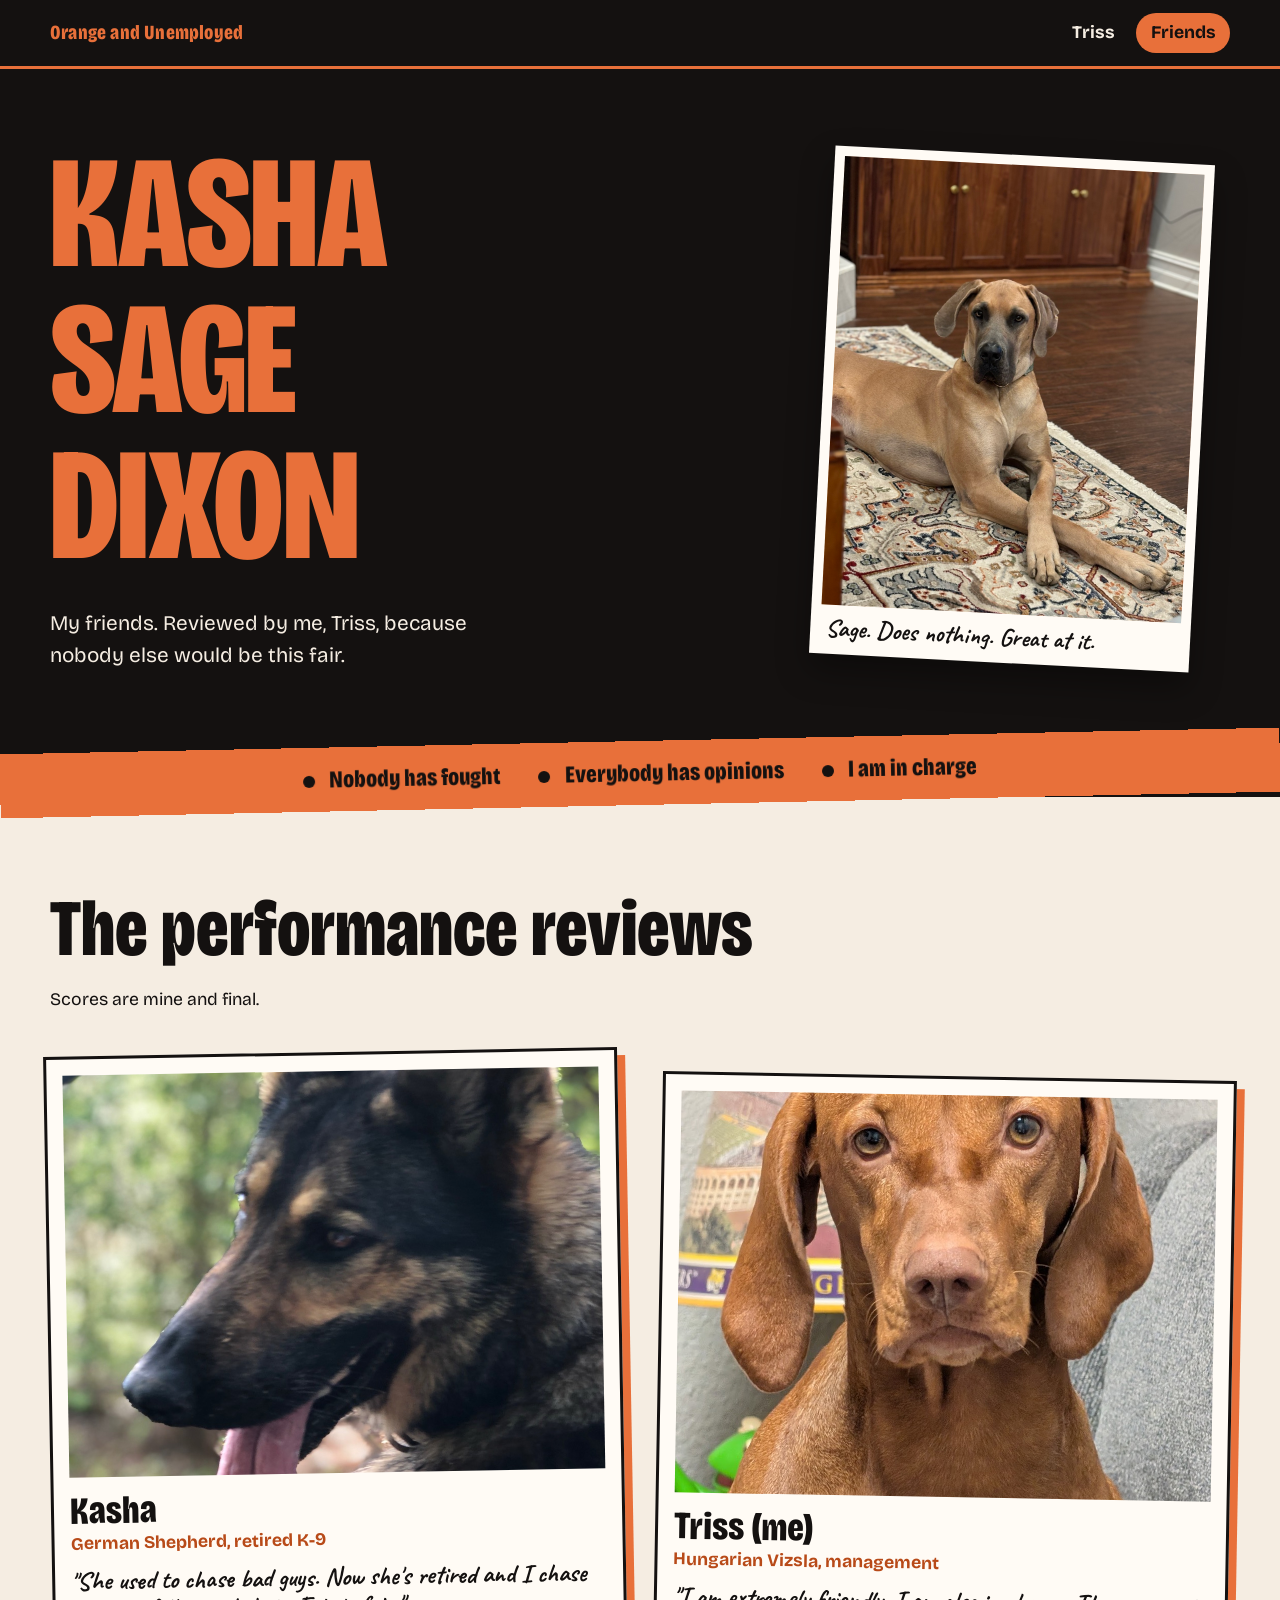
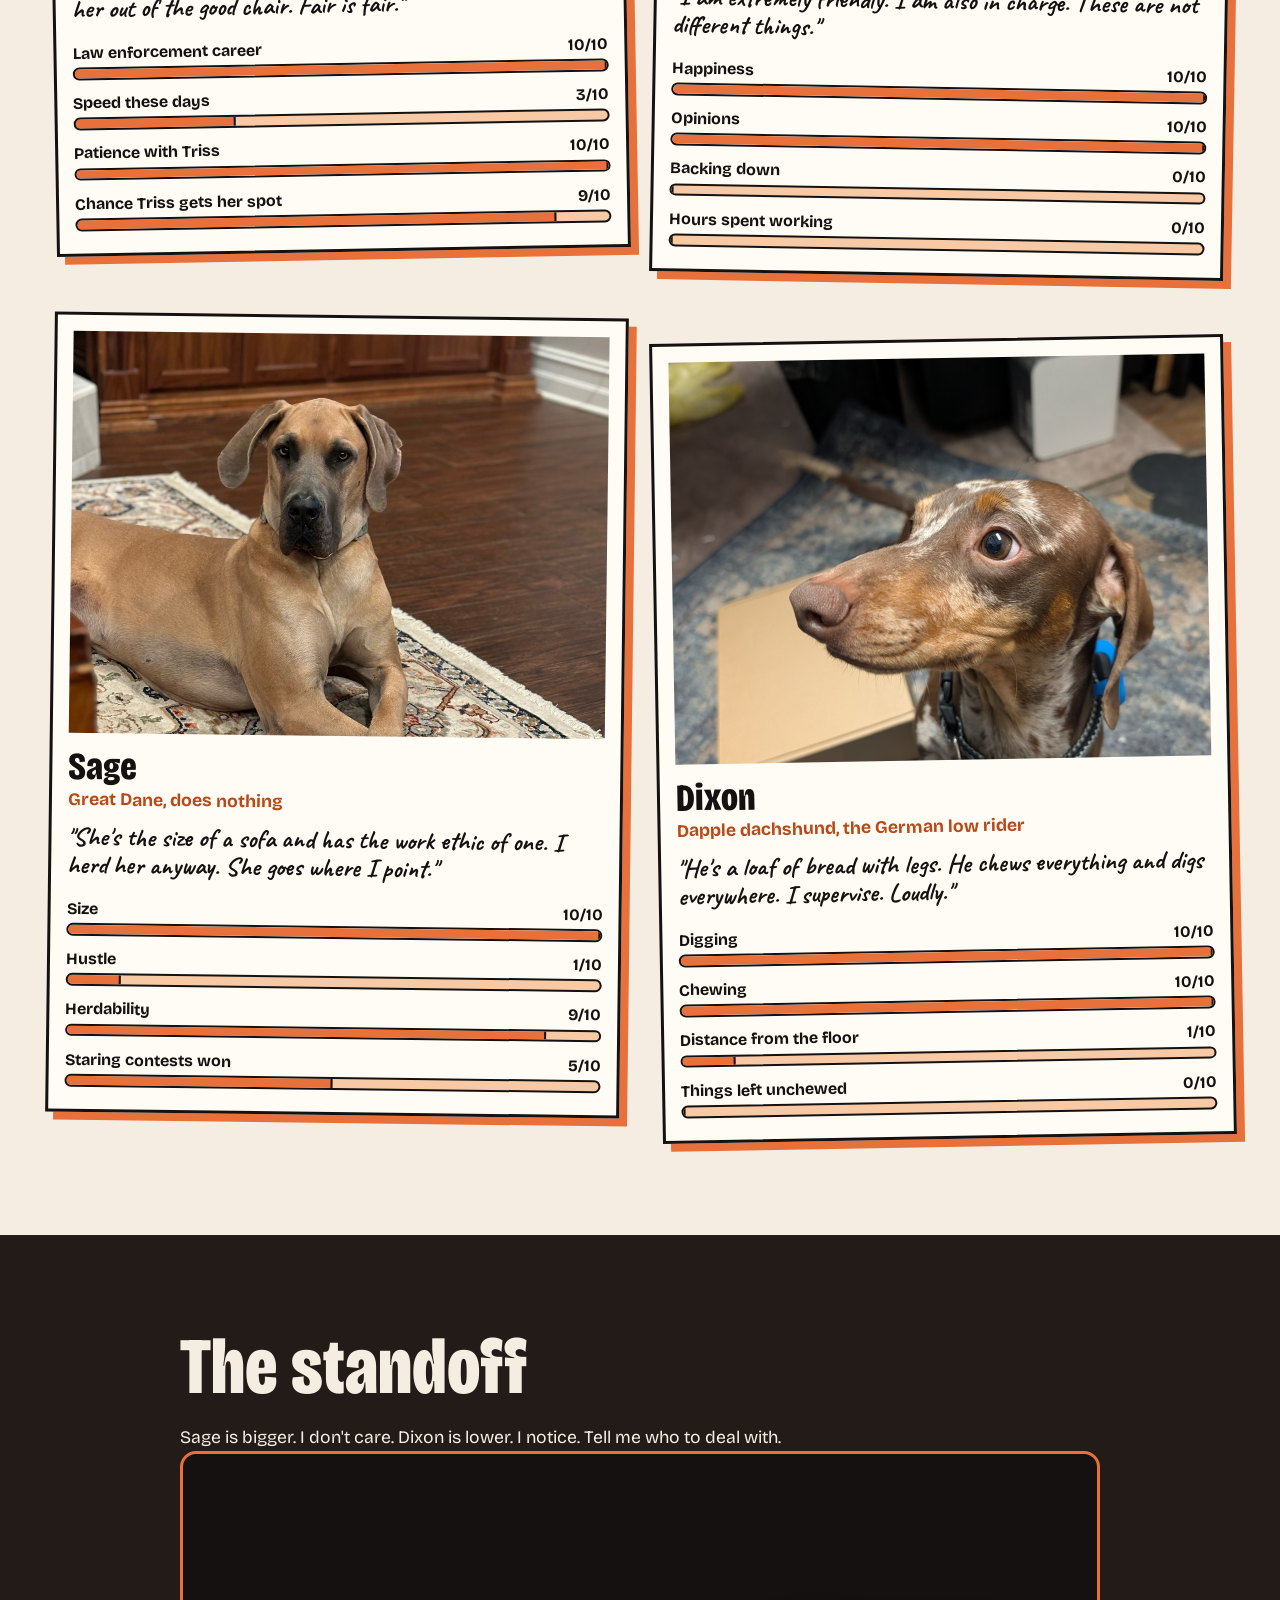
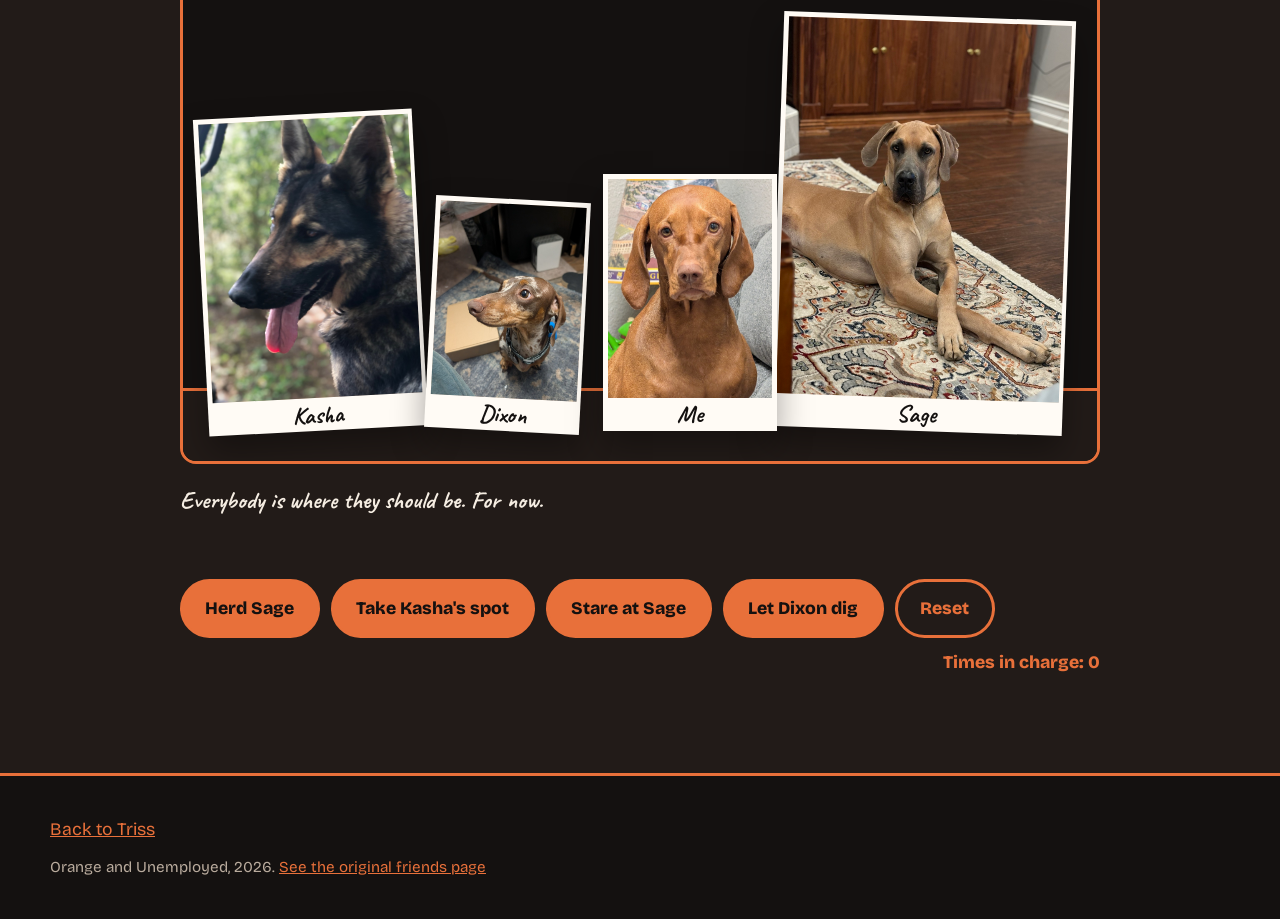
==== commit 71a67ffd: "Add Dixon to the friends page: profile card, headline, standoff toy Co-Authored-By: Claude Sonnet 5." ====
--- a/friends.html
+++ b/friends.html
@@ -4,7 +4,7 @@
   <meta charset="UTF-8">
   <meta name="viewport" content="width=device-width, initial-scale=1.0">
   <title>Triss's Friends | Orange and Unemployed</title>
-  <meta name="description" content="Kasha the retired K-9 and Sage the Great Dane, as reviewed by Triss.">
+  <meta name="description" content="Kasha the retired K-9, Sage the Great Dane and Dixon the digger, as reviewed by Triss.">
   <link rel="icon" href="data:image/svg+xml,%3Csvg xmlns='http://www.w3.org/2000/svg' viewBox='0 0 32 32'%3E%3Ccircle cx='16' cy='16' r='16' fill='%23e8703a'/%3E%3Ccircle cx='16' cy='20' r='6' fill='%23141110'/%3E%3Ccircle cx='8' cy='12' r='3' fill='%23141110'/%3E%3Ccircle cx='24' cy='12' r='3' fill='%23141110'/%3E%3Ccircle cx='13' cy='7' r='3' fill='%23141110'/%3E%3Ccircle cx='19' cy='7' r='3' fill='%23141110'/%3E%3C/svg%3E">
   <link rel="preconnect" href="https://fonts.googleapis.com">
   <link rel="preconnect" href="https://fonts.gstatic.com" crossorigin>
@@ -26,10 +26,10 @@
     <section class="hero">
       <div class="wrap hero__grid">
         <div>
-          <h1 class="h1" aria-label="Kasha and Sage">
+          <h1 class="h1" aria-label="Kasha, Sage and Dixon">
             <span class="h1__line"><span>Kasha</span></span>
-            <span class="h1__line"><span>and</span></span>
             <span class="h1__line"><span>Sage</span></span>
+            <span class="h1__line"><span>Dixon</span></span>
           </h1>
           <p class="hero__lede">My friends. Reviewed by me, Triss, because nobody else would be this fair.</p>
         </div>
@@ -93,6 +93,18 @@
               <div class="stat"><span>Staring contests won</span><span>5/10</span><div class="stat__bar"><i style="--v:5"></i></div></div>
             </div>
           </article>
+          <article class="pal">
+            <img src="img/dixon.jpg" alt="Dixon, a dapple dachshund, looking up with one raised eyebrow" style="object-position: 55% 45%">
+            <h3>Dixon</h3>
+            <div class="pal__job">Dapple dachshund, the German low rider</div>
+            <p class="pal__says hand">"He's a loaf of bread with legs. He chews everything and digs everywhere. I supervise. Loudly."</p>
+            <div class="stats">
+              <div class="stat"><span>Digging</span><span>10/10</span><div class="stat__bar"><i style="--v:10"></i></div></div>
+              <div class="stat"><span>Chewing</span><span>10/10</span><div class="stat__bar"><i style="--v:10"></i></div></div>
+              <div class="stat"><span>Distance from the floor</span><span>1/10</span><div class="stat__bar"><i style="--v:1"></i></div></div>
+              <div class="stat"><span>Things left unchewed</span><span>0/10</span><div class="stat__bar"><i style="--v:0"></i></div></div>
+            </div>
+          </article>
         </div>
       </div>
     </section>
@@ -100,9 +112,10 @@
     <section class="band band--ink2" id="standoff">
       <div class="wrap stage-wrap">
         <h2 class="h2">The standoff</h2>
-        <p>Sage is bigger. I don't care. Tell me who to deal with.</p>
-        <div class="stage" id="stage" data-s="start" role="img" aria-label="Kasha on the left, Sage on the right, and Triss in the middle">
+        <p>Sage is bigger. I don't care. Dixon is lower. I notice. Tell me who to deal with.</p>
+        <div class="stage" id="stage" data-s="start" role="img" aria-label="Kasha, Dixon, Triss and Sage standing in a row">
           <figure class="fig fig--kasha"><div class="polaroid"><img src="img/kasha.jpg" alt="" style="object-position: 40% 40%"><figcaption class="hand">Kasha</figcaption></div></figure>
+          <figure class="fig fig--dixon"><div class="polaroid"><img src="img/dixon.jpg" alt="" style="object-position: 55% 45%"><figcaption class="hand">Dixon</figcaption></div></figure>
           <figure class="fig fig--triss"><div class="polaroid"><img src="img/triss-headshot.jpg" alt="" style="object-position: 50% 40%"><figcaption class="hand">Me</figcaption></div></figure>
           <figure class="fig fig--sage"><div class="polaroid"><img src="img/sage.jpg" alt="" style="object-position: 30% 40%"><figcaption class="hand">Sage</figcaption></div></figure>
         </div>
@@ -111,6 +124,7 @@
           <button class="btn" type="button" data-act="herd">Herd Sage</button>
           <button class="btn" type="button" data-act="bully">Take Kasha's spot</button>
           <button class="btn" type="button" data-act="stare">Stare at Sage</button>
+          <button class="btn" type="button" data-act="dig">Let Dixon dig</button>
           <button class="btn btn--ghost" type="button" data-act="start">Reset</button>
           <span class="tally" id="tally">Times in charge: 0</span>
         </div>
@@ -130,6 +144,7 @@
       start: ["Everybody is where they should be. For now."],
       herd: ["Sage moved six feet. She is thinking about it.", "Sage relocated. She did not argue. She rarely does.", "Herded. Sage has accepted her new position."],
       bully: ["Kasha gave up the good spot. She's retired. She has earned a break.", "Spot acquired. Kasha sighed. It's a good sigh.", "Kasha let it go. She's seen worse than me."],
+      dig: ["Dixon dug a hole. Nobody asked. Then he chewed the hole.", "Dixon is under the fence. Dixon is also under the couch. Dixon is everywhere low.", "I supervised the digging. Loudly. Dixon did not need my help."],
       stare: ["Nobody blinked. Nobody bit. Tied again.", "Sage looked at me. I looked at Sage. Great Danes are very patient.", "Standoff. Zero fights. Maximum tension."]
     };
     const stage = document.getElementById("stage"), line = document.getElementById("line"), tally = document.getElementById("tally");
--- a/styles.css
+++ b/styles.css
@@ -187,12 +187,13 @@
 .foot small { color: var(--muted); font-size: .95rem; }
 
 /* friends page */
-.pals { display: grid; grid-template-columns: repeat(3, 1fr); gap: 2rem; margin-top: 2.4rem; align-items: start; }
+.pals { display: grid; grid-template-columns: repeat(2, 1fr); gap: 2.4rem 2rem; margin-top: 2.4rem; align-items: start; }
 .pal { background: var(--paper-2); color: var(--ink); border: 3px solid var(--ink); box-shadow: 8px 8px 0 var(--orange); padding: 1rem 1rem 1.4rem; }
 .pal:nth-child(1) { transform: rotate(-1deg); }
 .pal:nth-child(2) { transform: rotate(1deg); margin-top: 1.5rem; }
-.pal:nth-child(3) { transform: rotate(-.6deg); }
-.pal img { width: 100%; aspect-ratio: 4 / 5; object-fit: cover; }
+.pal:nth-child(3) { transform: rotate(.7deg); }
+.pal:nth-child(4) { transform: rotate(-1deg); margin-top: 1.5rem; }
+.pal img { width: 100%; aspect-ratio: 4 / 3; object-fit: cover; }
 .pal h3 { font-size: 2.4rem; font-weight: 800; line-height: 1; margin-top: .9rem; font-variation-settings: "wdth" 75; }
 .pal__job { font-weight: 700; color: var(--orange-deep); margin-bottom: .6rem; }
 .pal__says { font-size: 1.6rem; line-height: 1.1; margin-bottom: 1.1rem; }
@@ -211,15 +212,18 @@
 .fig .polaroid { padding: .3rem .3rem .1rem; }
 .fig .polaroid img { aspect-ratio: 3 / 4; }
 .fig figcaption { font-size: clamp(1rem, 3vw, 1.5rem); padding: .2rem .2rem .1rem; text-align: center; }
-.fig--kasha { left: 3%; width: 28%; --r: -3deg; }
-.fig--sage { left: 62%; width: 35%; --r: 2deg; }
-.fig--triss { left: 39%; width: 21%; --r: 0deg; z-index: 2; }
-.stage[data-s="herd"] .fig--triss { left: 52%; --r: 6deg; }
-.stage[data-s="herd"] .fig--sage { left: 74%; transform: scale(.88) rotate(7deg); transform-origin: bottom; }
-.stage[data-s="bully"] .fig--triss { left: 22%; --r: -6deg; }
+.fig--kasha { left: 2%; width: 24%; --r: -3deg; }
+.fig--dixon { left: 27%; width: 17%; --r: 3deg; }
+.fig--sage { left: 65%; width: 32%; --r: 2deg; }
+.fig--triss { left: 46%; width: 19%; --r: 0deg; z-index: 2; }
+.stage[data-s="herd"] .fig--triss { left: 54%; --r: 6deg; }
+.stage[data-s="herd"] .fig--sage { left: 76%; transform: scale(.88) rotate(7deg); transform-origin: bottom; }
+.stage[data-s="bully"] .fig--triss { left: 22%; z-index: 3; --r: -6deg; }
 .stage[data-s="bully"] .fig--kasha { left: -2%; transform: scale(.88) rotate(-7deg); transform-origin: bottom; }
-.stage[data-s="stare"] .fig--triss { left: 46%; --r: 0deg; transform: scale(1.12); transform-origin: bottom; }
-.stage[data-s="stare"] .fig--sage { left: 58%; }
+.stage[data-s="stare"] .fig--triss { left: 49%; --r: 0deg; transform: scale(1.12); transform-origin: bottom; }
+.stage[data-s="stare"] .fig--sage { left: 61%; }
+.stage[data-s="dig"] .fig--dixon { left: 36%; transform: translateY(18%) rotate(-10deg) scale(1.1); transform-origin: bottom; }
+.stage[data-s="dig"] .fig--triss { left: 52%; --r: 4deg; }
 .stage .polaroid { transform: rotate(var(--r, 0deg)); transition: transform .7s cubic-bezier(.3,1.3,.5,1); }
 .stage__line { min-height: 3.4em; font-size: 1.5rem; margin-top: 1.1rem; }
 .stage__btns { display: flex; flex-wrap: wrap; gap: .7rem; align-items: center; margin-top: 1rem; }
@@ -232,7 +236,8 @@
   .roll > * { margin-top: 0 !important; }
   .roll > :nth-child(even) { margin-top: 1.4rem !important; }
   .pals { grid-template-columns: 1fr; max-width: 420px; margin-inline: auto; }
-  .pal:nth-child(2) { margin-top: 0; }
+  .pal:nth-child(2), .pal:nth-child(4) { margin-top: 0; }
+  .pal img { aspect-ratio: 4 / 5; }
   .form dl { grid-template-columns: 6.9rem 1fr; }
   .nav__logo { font-size: 1.05rem; }
   .stage { aspect-ratio: 1 / .75; }
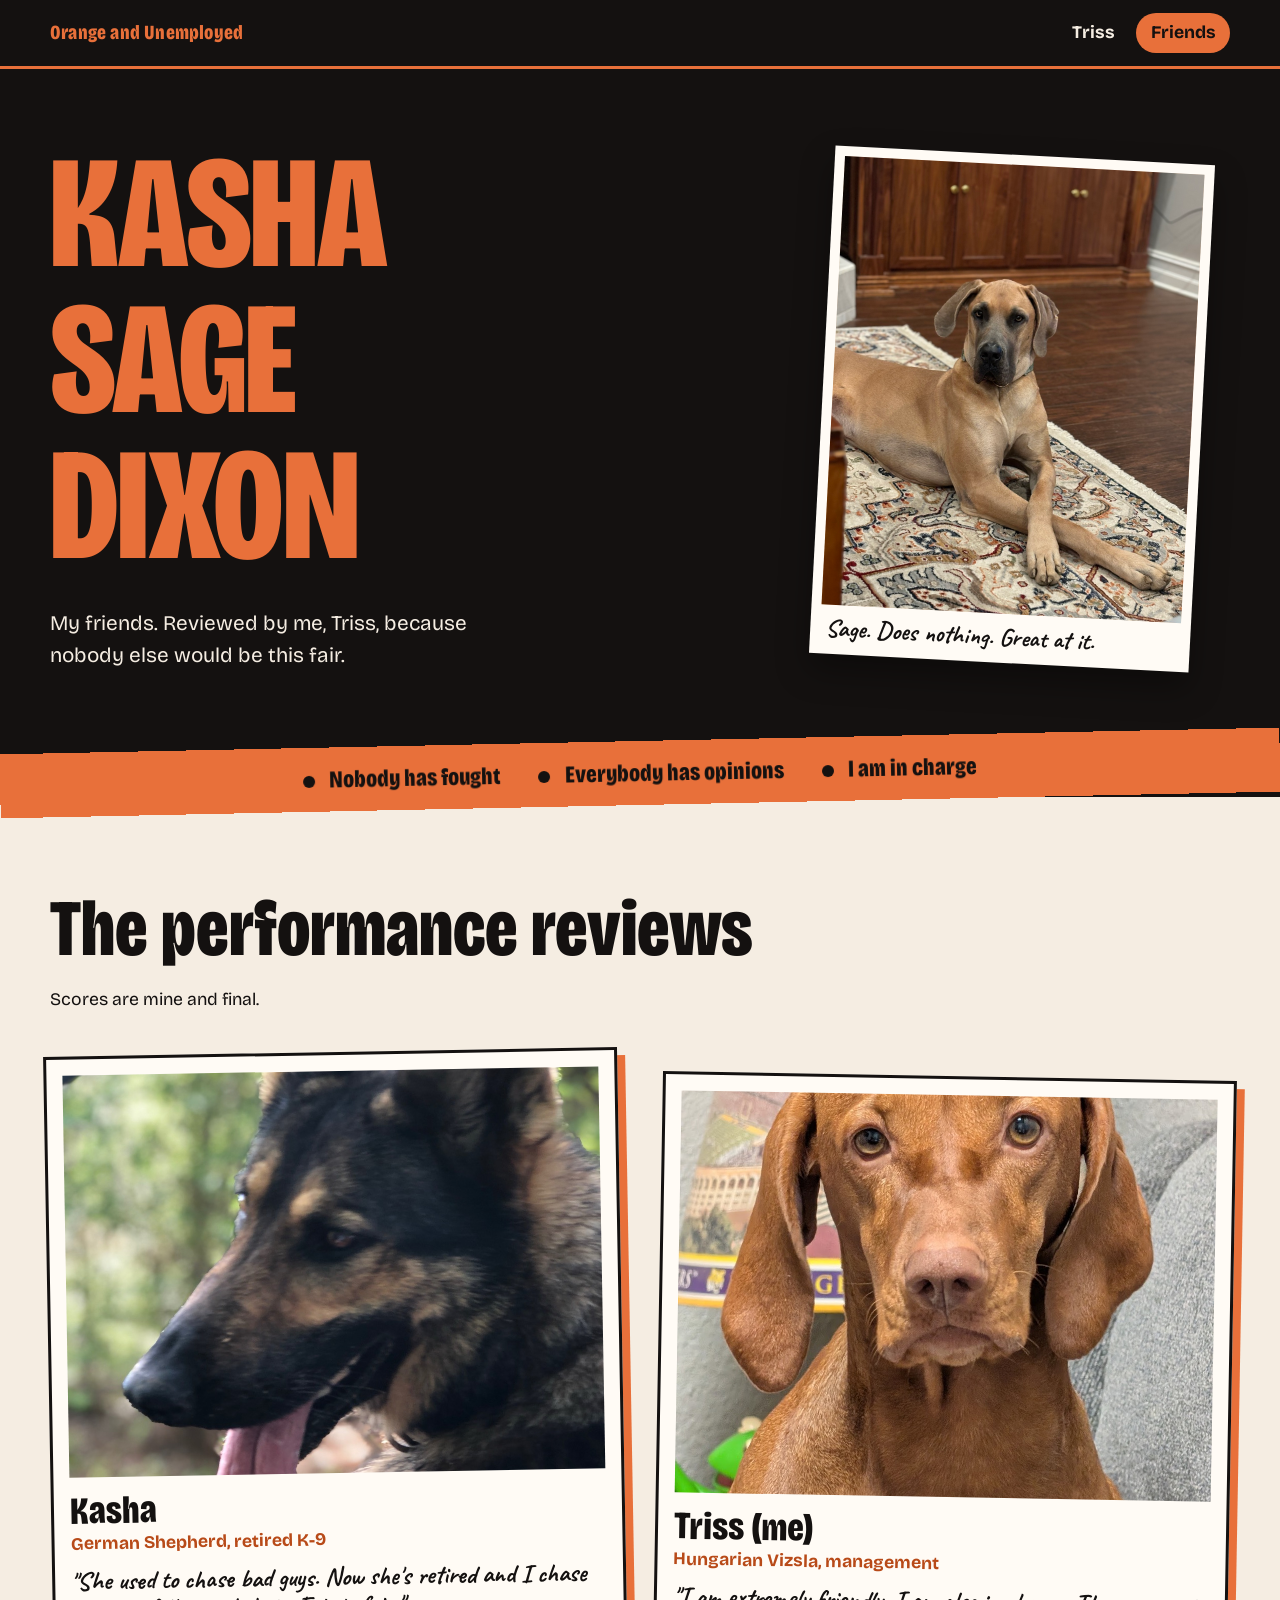
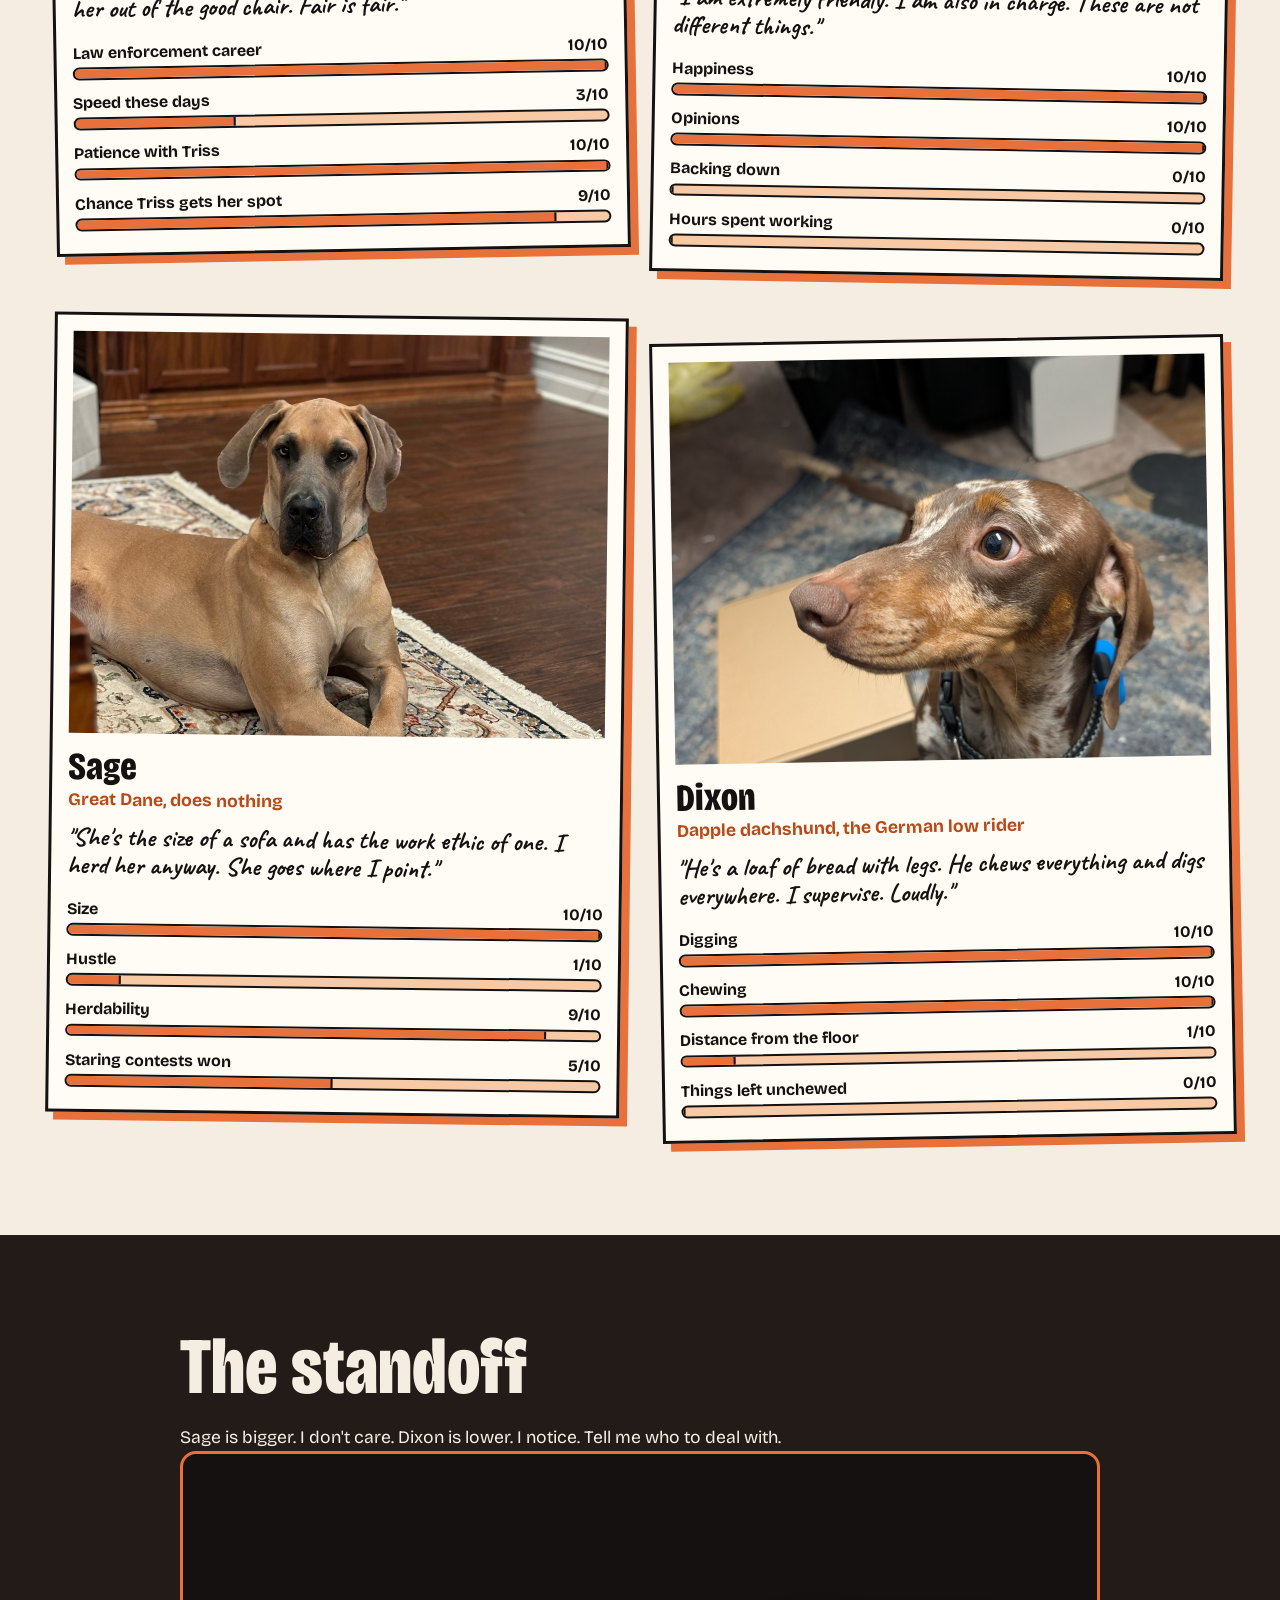
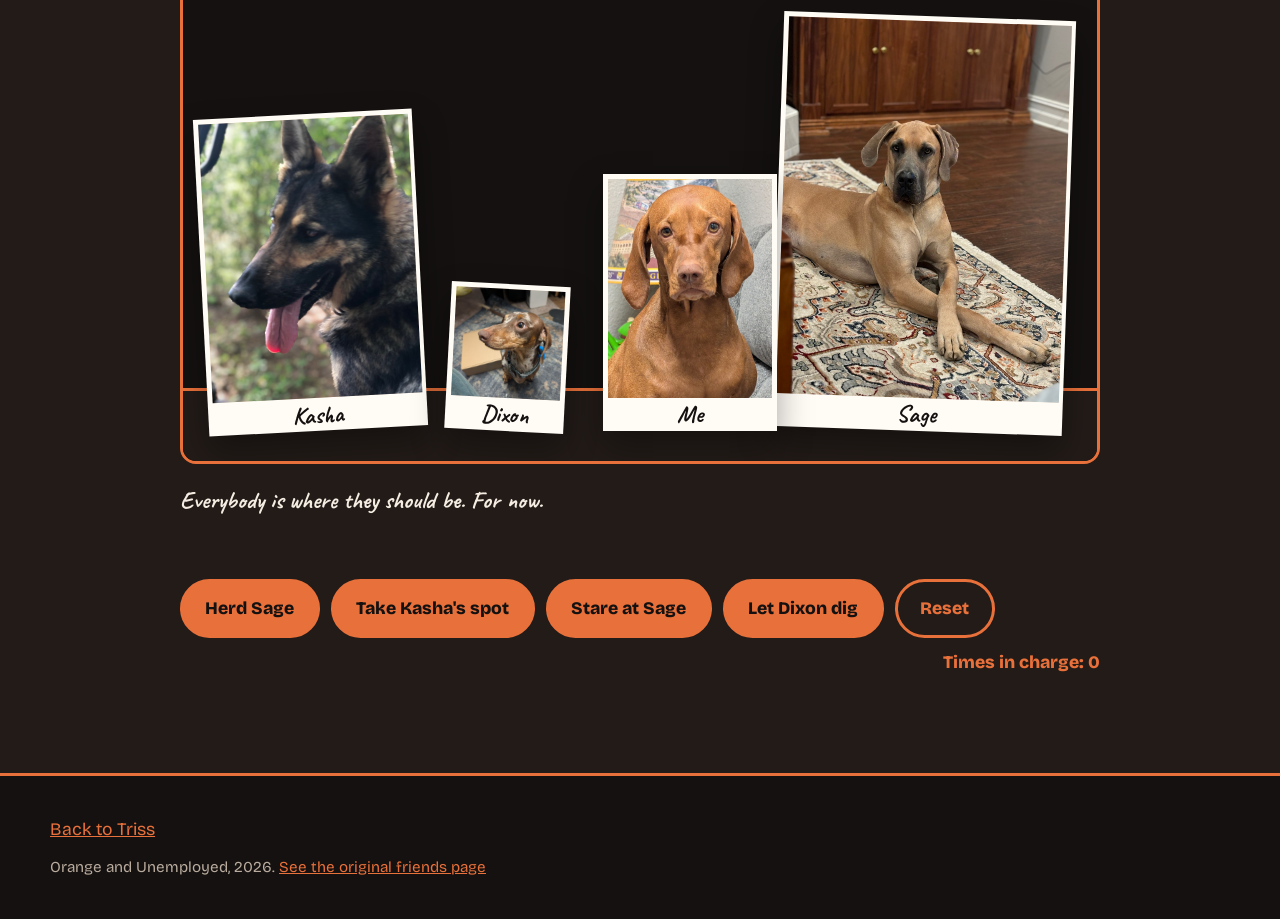
==== commit d1a947e2: "Shrink Dixon in the standoff toy and keep every state inside the frame Co-Authored-By: Claude Sonnet" ====
--- a/friends.html
+++ b/friends.html
@@ -115,7 +115,7 @@
         <p>Sage is bigger. I don't care. Dixon is lower. I notice. Tell me who to deal with.</p>
         <div class="stage" id="stage" data-s="start" role="img" aria-label="Kasha, Dixon, Triss and Sage standing in a row">
           <figure class="fig fig--kasha"><div class="polaroid"><img src="img/kasha.jpg" alt="" style="object-position: 40% 40%"><figcaption class="hand">Kasha</figcaption></div></figure>
-          <figure class="fig fig--dixon"><div class="polaroid"><img src="img/dixon.jpg" alt="" style="object-position: 55% 45%"><figcaption class="hand">Dixon</figcaption></div></figure>
+          <figure class="fig fig--dixon"><div class="polaroid"><img src="img/dixon.jpg" alt="" style="object-position: 60% 85%"><figcaption class="hand">Dixon</figcaption></div></figure>
           <figure class="fig fig--triss"><div class="polaroid"><img src="img/triss-headshot.jpg" alt="" style="object-position: 50% 40%"><figcaption class="hand">Me</figcaption></div></figure>
           <figure class="fig fig--sage"><div class="polaroid"><img src="img/sage.jpg" alt="" style="object-position: 30% 40%"><figcaption class="hand">Sage</figcaption></div></figure>
         </div>
--- a/styles.css
+++ b/styles.css
@@ -213,7 +213,8 @@
 .fig .polaroid img { aspect-ratio: 3 / 4; }
 .fig figcaption { font-size: clamp(1rem, 3vw, 1.5rem); padding: .2rem .2rem .1rem; text-align: center; }
 .fig--kasha { left: 2%; width: 24%; --r: -3deg; }
-.fig--dixon { left: 27%; width: 17%; --r: 3deg; }
+.fig--dixon { left: 29%; width: 13%; --r: 3deg; }
+.fig--dixon .polaroid img { aspect-ratio: 1; }
 .fig--sage { left: 65%; width: 32%; --r: 2deg; }
 .fig--triss { left: 46%; width: 19%; --r: 0deg; z-index: 2; }
 .stage[data-s="herd"] .fig--triss { left: 54%; --r: 6deg; }
@@ -222,8 +223,8 @@
 .stage[data-s="bully"] .fig--kasha { left: -2%; transform: scale(.88) rotate(-7deg); transform-origin: bottom; }
 .stage[data-s="stare"] .fig--triss { left: 49%; --r: 0deg; transform: scale(1.12); transform-origin: bottom; }
 .stage[data-s="stare"] .fig--sage { left: 61%; }
-.stage[data-s="dig"] .fig--dixon { left: 36%; transform: translateY(18%) rotate(-10deg) scale(1.1); transform-origin: bottom; }
-.stage[data-s="dig"] .fig--triss { left: 52%; --r: 4deg; }
+.stage[data-s="dig"] .fig--dixon { left: 33%; transform: rotate(-9deg); transform-origin: bottom; }
+.stage[data-s="dig"] .fig--triss { left: 50%; --r: 4deg; }
 .stage .polaroid { transform: rotate(var(--r, 0deg)); transition: transform .7s cubic-bezier(.3,1.3,.5,1); }
 .stage__line { min-height: 3.4em; font-size: 1.5rem; margin-top: 1.1rem; }
 .stage__btns { display: flex; flex-wrap: wrap; gap: .7rem; align-items: center; margin-top: 1rem; }
